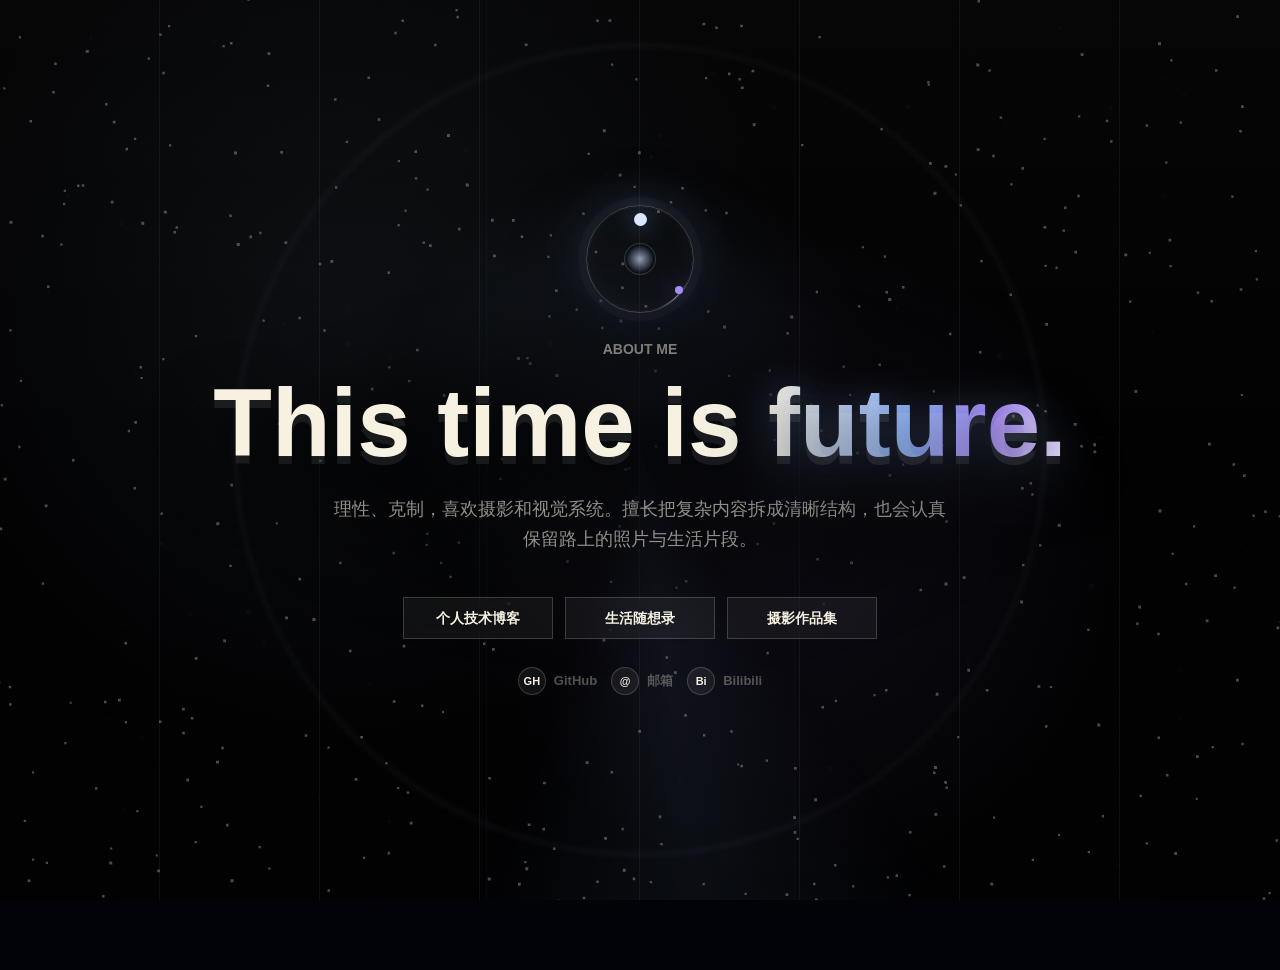
==== blog.html @ eea9fc79 "Initial personal site" ====
<!doctype html>
<html lang="zh-CN">
  <head>
    <meta charset="utf-8" />
    <meta name="viewport" content="width=device-width, initial-scale=1" />
    <title>About Me</title>
    <link rel="stylesheet" href="./blog.css" />
  </head>
  <body>
    <canvas class="motion-field" id="motionField" aria-hidden="true"></canvas>
    <div class="three-field" id="threeField" aria-hidden="true"></div>
    <div class="space" aria-hidden="true">
      <video class="moon" autoplay muted loop playsinline preload="auto">
        <source src="./assets/moon-turntable-360p30.mp4" type="video/mp4" />
      </video>
    </div>
    <div class="grid-field" aria-hidden="true"></div>

    <main class="about-home" aria-labelledby="heroTitle">
      <section class="about-card">
        <div class="halo-motion" aria-hidden="true"></div>
        <div class="orbital-mark" aria-hidden="true">
          <span></span>
          <i></i>
        </div>
        <p class="eyebrow">About Me</p>
        <h1 id="heroTitle">This time is <span>future.</span></h1>
        <p class="profile-note">
          &#29702;&#24615;&#12289;&#20811;&#21046;&#65292;&#21916;&#27426;&#25668;&#24433;&#21644;&#35270;&#35273;&#31995;&#32479;&#12290;&#25797;&#38271;&#25226;&#22797;&#26434;&#20869;&#23481;&#25286;&#25104;&#28165;&#26224;&#32467;&#26500;&#65292;&#20063;&#20250;&#35748;&#30495;&#20445;&#30041;&#36335;&#19978;&#30340;&#29031;&#29255;&#19982;&#29983;&#27963;&#29255;&#27573;&#12290;
        </p>

        <nav class="quick-links" aria-label="&#20869;&#23481;&#20837;&#21475;">
          <a href="./tech-blog.html">&#20010;&#20154;&#25216;&#26415;&#21338;&#23458;</a>
          <a href="./life-notes.html">&#29983;&#27963;&#38543;&#24819;&#24405;</a>
          <a href="./index.html">&#25668;&#24433;&#20316;&#21697;&#38598;</a>
        </nav>

        <footer class="social-badges" aria-label="&#31038;&#20132;&#24509;&#26631;">
          <a href="https://github.com/" aria-label="GitHub">
            <span>GH</span>
            GitHub
          </a>
          <a href="mailto:hello@example.com" aria-label="&#37038;&#31665;">
            <span>@</span>
            &#37038;&#31665;
          </a>
          <a href="https://www.bilibili.com/" aria-label="Bilibili">
            <span>Bi</span>
            Bilibili
          </a>
        </footer>
      </section>
    </main>

    <script src="./blog.js"></script>
  </body>
</html>
---- blog.css ----
:root {
  color-scheme: dark;
  --bg: #020309;
  --space: #070b18;
  --text: #f7f1e2;
  --muted: rgba(247, 241, 226, 0.58);
  --quiet: rgba(247, 241, 226, 0.32);
  --line: rgba(143, 183, 217, 0.08);
  --accent: #8fb7ff;
  --accent-bright: #d9e8ff;
  --nebula: #a78bfa;
  --blue: #8fb7d9;
  --panel: rgba(6, 8, 16, 0.62);
  font-family: Inter, "Segoe UI", "Helvetica Neue", Arial, sans-serif;
  background: var(--bg);
}

* {
  box-sizing: border-box;
}

html,
body {
  min-height: 100%;
  margin: 0;
  width: 100%;
  max-width: 100%;
  overflow-x: hidden;
}

body {
  position: relative;
  min-width: 320px;
  overflow-x: hidden;
  background: var(--bg);
  color: var(--text);
}

body::before {
  content: "";
  position: fixed;
  inset: 0;
  z-index: 0;
  pointer-events: none;
  background:
    radial-gradient(circle at 50% 45%, rgba(143, 183, 255, 0.1), transparent 30%),
    radial-gradient(circle at 62% 62%, rgba(167, 139, 250, 0.07), transparent 34%),
    radial-gradient(circle at 28% 34%, rgba(143, 183, 217, 0.065), transparent 40%),
    linear-gradient(180deg, rgba(255, 255, 255, 0.014), rgba(255, 255, 255, 0) 52%),
    #020203;
}

.motion-field {
  position: fixed;
  inset: 0;
  z-index: 1;
  width: 100%;
  height: 100%;
  opacity: 0.36;
  overflow: hidden;
}

.tech-blog-page .motion-field {
  opacity: 0.74;
}

.three-field {
  position: fixed;
  inset: 0;
  z-index: 2;
  width: 100%;
  height: 100%;
  overflow: hidden;
  pointer-events: none;
  opacity: 0.68;
  contain: strict;
}

.three-field canvas {
  display: block;
  width: 100%;
  height: 100%;
}

.space {
  --moon-size: clamp(170px, 19vw, 280px);
  container-type: size;
  position: fixed;
  z-index: 3;
  inset: 0;
  pointer-events: none;
  overflow: hidden;
  contain: layout paint;
}

.moon {
  position: absolute;
  top: clamp(34px, 7vh, 72px);
  left: clamp(40px, 6vw, 92px);
  width: var(--moon-size);
  height: var(--moon-size);
  aspect-ratio: 1;
  display: block;
  object-fit: cover;
  clip-path: circle(42% at 50% 50%);
  opacity: 0.76;
  mix-blend-mode: screen;
  filter: brightness(0.82) contrast(1.08) drop-shadow(0 22px 54px rgba(0, 0, 0, 0.62));
  transform: translateZ(0);
  will-change: transform;
}

.simple-space .moon {
  top: clamp(42px, 9vh, 92px);
  right: clamp(34px, 7vw, 120px);
  left: auto;
  width: clamp(132px, 14vw, 220px);
  height: clamp(132px, 14vw, 220px);
  opacity: 0.66;
  filter: brightness(0.8) contrast(1.08) drop-shadow(0 18px 48px rgba(0, 0, 0, 0.58));
}

.simple-space .mars {
  opacity: 0.72;
  mix-blend-mode: screen;
  filter: brightness(0.9) saturate(1.12) contrast(1.08) drop-shadow(0 18px 52px rgba(146, 61, 35, 0.24)) drop-shadow(0 28px 58px rgba(0, 0, 0, 0.58));
}

.grid-field {
  position: fixed;
  inset: 0;
  z-index: 3;
  overflow: hidden;
  pointer-events: none;
  background:
    repeating-linear-gradient(90deg, transparent 0, transparent calc(12.5vw - 1px), var(--line) calc(12.5vw - 1px), var(--line) 12.5vw),
    repeating-linear-gradient(0deg, rgba(255, 255, 255, 0.008) 0, rgba(255, 255, 255, 0.008) 1px, transparent 1px, transparent 42px);
  mask-image: linear-gradient(90deg, transparent 0%, #000 13%, #000 87%, transparent 100%);
}

.grid-field::after {
  content: "";
  position: absolute;
  inset: 0;
  background:
    linear-gradient(90deg, transparent 38%, rgba(143, 183, 255, 0.14) 38%, rgba(143, 183, 255, 0.14) calc(38% + 1px), transparent calc(38% + 1px)),
    linear-gradient(90deg, transparent 62%, rgba(167, 139, 250, 0.1) 62%, rgba(167, 139, 250, 0.1) calc(62% + 1px), transparent calc(62% + 1px));
  opacity: 0.34;
}

a {
  color: inherit;
}

.about-home,
.simple-page {
  position: relative;
  z-index: 4;
  width: 100%;
  max-width: 100%;
  overflow-x: clip;
  min-height: 100vh;
  display: grid;
  place-items: center;
  padding: 56px 24px;
}

.about-card {
  position: relative;
  isolation: isolate;
  width: min(100%, 860px);
  max-width: 100%;
  text-align: center;
}

.about-card::before {
  content: "";
  position: absolute;
  inset: 50% auto auto 50%;
  z-index: -1;
  width: min(92vw, 1040px);
  height: min(92vw, 1040px);
  border-radius: 50%;
  background:
    radial-gradient(circle, transparent 54%, rgba(217, 232, 255, 0.07) 55%, transparent 56%),
    radial-gradient(circle, transparent 70%, rgba(167, 139, 250, 0.055) 71%, transparent 72%);
  opacity: 0.44;
  transform: translate(-50%, -50%);
  filter: blur(0.2px);
}

.about-card .halo-motion {
  position: absolute;
  inset: 50% auto auto 50%;
  z-index: -1;
  width: min(92vw, 1040px);
  height: min(92vw, 1040px);
  border-radius: 50%;
  pointer-events: none;
  opacity: 0.36;
  transform: translate(-50%, -50%) translateZ(0);
  overflow: hidden;
  contain: paint;
}

.about-card .halo-motion::before {
  content: "";
  position: absolute;
  inset: 0;
  border-radius: inherit;
  background: conic-gradient(from 0deg, transparent 0 40%, rgba(143, 183, 255, 0.2), transparent 56% 100%);
  animation: halo-arc-spin 18s linear infinite;
  backface-visibility: hidden;
  will-change: transform;
}

.about-card::after {
  content: "";
  position: absolute;
  inset: 18% 4% 10%;
  z-index: -1;
  pointer-events: none;
  background: radial-gradient(ellipse at center, rgba(0, 0, 0, 0.72), rgba(0, 0, 0, 0.42) 44%, transparent 72%);
  filter: blur(18px);
}

.orbital-mark {
  position: relative;
  width: 108px;
  height: 108px;
  margin: 0 auto 28px;
  border: 1px solid rgba(255, 255, 255, 0.22);
  border-radius: 50%;
  box-shadow:
    inset 0 0 28px rgba(255, 255, 255, 0.04),
    0 0 0 8px rgba(255, 255, 255, 0.025),
    0 24px 72px rgba(0, 0, 0, 0.62),
    0 0 54px rgba(143, 183, 255, 0.22);
}

.orbital-mark::before,
.orbital-mark::after {
  content: "";
  position: absolute;
  border-radius: 50%;
}

.orbital-mark::before {
  inset: 0;
  border: 1px solid transparent;
  background:
    conic-gradient(from 0deg, transparent 0 32%, rgba(217, 232, 255, 0.58) 38%, transparent 45% 100%) border-box,
    linear-gradient(rgba(255, 255, 255, 0.16), rgba(255, 255, 255, 0.16)) padding-box;
  mask: linear-gradient(#000 0 0) padding-box, linear-gradient(#000 0 0);
  mask-composite: exclude;
  animation: orbit-shell 8s linear infinite;
}

.orbital-mark::after {
  inset: 37px;
  border: 1px solid rgba(255, 255, 255, 0.16);
  background: radial-gradient(circle, rgba(217, 232, 255, 0.66), rgba(143, 183, 255, 0.15) 54%, transparent 65%);
}

.orbital-mark span,
.orbital-mark i {
  position: absolute;
  display: block;
  width: 13px;
  height: 13px;
  border-radius: 50%;
  background: var(--accent-bright);
  box-shadow: 0 0 24px rgba(143, 183, 255, 0.7);
}

.orbital-mark span {
  top: 7px;
  left: 47px;
  transform-origin: 7px 47px;
  animation: orbit-dot 2.9s linear infinite;
}

.orbital-mark i {
  right: 10px;
  bottom: 18px;
  width: 8px;
  height: 8px;
  background: var(--nebula);
  box-shadow: 0 0 22px rgba(167, 139, 250, 0.54);
  transform-origin: -32px -26px;
  animation: orbit-dot 4.4s linear infinite reverse;
}

.eyebrow {
  margin: 0 0 22px;
  color: var(--muted);
  font-size: 14px;
  font-weight: 850;
  letter-spacing: 0;
  text-transform: uppercase;
}

h1 {
  max-width: 860px;
  margin: 0 auto;
  font-size: clamp(58px, 7.5vw, 112px);
  font-weight: 900;
  line-height: 0.92;
  letter-spacing: 0;
  text-wrap: balance;
  text-shadow: 0 8px 0 rgba(255, 255, 255, 0.08), 0 26px 64px rgba(0, 0, 0, 0.78);
}

h1 span {
  display: inline-block;
  color: transparent;
  background: linear-gradient(98deg, #f7f1e2, var(--accent) 46%, var(--nebula) 74%, #ffffff 108%);
  background-clip: text;
  -webkit-background-clip: text;
  filter: drop-shadow(0 0 18px rgba(143, 183, 255, 0.28));
}

.profile-note {
  max-width: 620px;
  margin: 28px auto 0;
  color: var(--muted);
  font-size: clamp(15px, 1.5vw, 18px);
  font-weight: 540;
  line-height: 1.65;
  letter-spacing: 0;
}

.quick-links {
  display: flex;
  flex-wrap: wrap;
  justify-content: center;
  gap: 12px;
  margin-top: 42px;
}

.quick-links a {
  min-width: 150px;
  padding: 13px 18px;
  color: var(--text);
  font-size: 14px;
  font-weight: 850;
  line-height: 1;
  text-decoration: none;
  border: 1px solid rgba(255, 255, 255, 0.18);
  background: rgba(255, 255, 255, 0.055);
  backdrop-filter: blur(14px);
  transition: transform 220ms ease, border-color 220ms ease, background-color 220ms ease;
}

.quick-links a:hover {
  transform: translateY(-3px);
  border-color: rgba(143, 183, 255, 0.62);
  background: rgba(143, 183, 255, 0.12);
}

.social-badges {
  display: flex;
  flex-wrap: wrap;
  justify-content: center;
  gap: 14px;
  margin-top: 28px;
}

.social-badges a {
  display: inline-flex;
  align-items: center;
  gap: 8px;
  color: var(--quiet);
  font-size: 13px;
  font-weight: 760;
  text-decoration: none;
  transition: color 180ms ease;
}

.social-badges a:hover {
  color: var(--text);
}

.social-badges span {
  display: inline-grid;
  place-items: center;
  width: 28px;
  height: 28px;
  color: var(--text);
  font-size: 11px;
  font-weight: 900;
  border: 1px solid rgba(255, 255, 255, 0.18);
  border-radius: 50%;
  background: rgba(255, 255, 255, 0.06);
}

@keyframes orbit-shell {
  from {
    transform: rotate(0deg);
  }
  to {
    transform: rotate(360deg);
  }
}

@keyframes orbit-dot {
  from {
    transform: rotate(0deg) translateZ(0);
  }
  to {
    transform: rotate(360deg) translateZ(0);
  }
}

@keyframes halo-spin {
  from {
    transform: translate(-50%, -50%) rotate(0deg);
  }
  to {
    transform: translate(-50%, -50%) rotate(360deg);
  }
}

@keyframes halo-arc-spin {
  from {
    transform: rotate(0deg) translateZ(0);
  }
  to {
    transform: rotate(360deg) translateZ(0);
  }
}

.simple-panel {
  position: relative;
  z-index: 1;
  width: min(100%, 760px);
  padding: 42px;
  text-align: left;
  border: 1px solid rgba(255, 255, 255, 0.14);
  background: var(--panel);
  backdrop-filter: blur(18px);
}

.simple-panel h1 {
  margin: 0;
  font-size: clamp(42px, 5vw, 72px);
  text-align: left;
}

.simple-panel p {
  max-width: 560px;
  margin: 24px 0 0;
  color: var(--muted);
  font-size: 17px;
  line-height: 1.6;
}

.back-link {
  display: inline-flex;
  margin-top: 34px;
  padding-bottom: 6px;
  font-size: 14px;
  font-weight: 850;
  text-decoration: none;
  border-bottom: 2px solid var(--accent);
}

.markdown-panel {
  width: min(100%, 880px);
}

.markdown-meta {
  margin-top: 12px !important;
  color: var(--quiet) !important;
  font-size: 13px !important;
  font-weight: 760;
  letter-spacing: 0;
  text-transform: uppercase;
}

.post-scroll {
  position: relative;
  display: grid;
  gap: 0;
  min-height: 160px;
  margin: 34px 0 8px;
  padding: 8px 0 8px 34px;
}

.post-scroll::before {
  content: "";
  position: absolute;
  top: 0;
  bottom: 0;
  left: 11px;
  width: 2px;
  border-radius: 999px;
  background: linear-gradient(180deg, transparent, rgba(217, 232, 255, 0.2) 10%, rgba(143, 183, 255, 0.5) 48%, rgba(217, 232, 255, 0.14) 88%, transparent);
  box-shadow: 0 0 20px rgba(143, 183, 255, 0.22);
}

.post-node {
  position: relative;
  display: grid;
  gap: 7px;
  min-height: 88px;
  padding: 0 0 24px 0;
  color: rgba(247, 241, 226, 0.72);
  text-decoration: none;
}

.post-node::before {
  content: "";
  position: absolute;
  top: 5px;
  left: -29px;
  width: 13px;
  height: 13px;
  border-radius: 50%;
  background: rgba(232, 242, 255, 0.78);
  box-shadow:
    0 0 0 4px rgba(143, 183, 255, 0.08),
    0 0 22px rgba(143, 183, 255, 0.42);
}

.post-node-line {
  display: block;
  width: min(240px, 42vw);
  height: 1px;
  margin-top: 11px;
  background: linear-gradient(90deg, rgba(217, 232, 255, 0.56), rgba(143, 183, 255, 0.18), transparent);
}

.post-node-title {
  max-width: 520px;
  color: rgba(247, 241, 226, 0.9);
  font-size: clamp(20px, 2.4vw, 30px);
  font-weight: 880;
  line-height: 1.08;
  letter-spacing: 0;
}

.post-node-date {
  color: rgba(217, 232, 255, 0.48);
  font-size: 12px;
  font-weight: 760;
  letter-spacing: 0;
  text-transform: uppercase;
}

.post-node:hover .post-node-title,
.post-node.is-active .post-node-title {
  color: var(--text);
}

.post-node:hover::before,
.post-node.is-active::before {
  background: #ffffff;
  box-shadow:
    0 0 0 5px rgba(143, 183, 255, 0.12),
    0 0 28px rgba(143, 183, 255, 0.7);
}

.post-node.is-active .post-node-line {
  background: linear-gradient(90deg, #ffffff, rgba(143, 183, 255, 0.5), transparent);
}

.markdown-toc {
  display: flex;
  flex-wrap: wrap;
  gap: 8px;
  margin-top: 22px;
}

.markdown-toc[hidden] {
  display: none;
}

.markdown-toc a {
  padding: 8px 10px;
  color: rgba(247, 241, 226, 0.72);
  font-size: 12px;
  font-weight: 760;
  line-height: 1;
  text-decoration: none;
  border: 1px solid rgba(255, 255, 255, 0.12);
  background: rgba(255, 255, 255, 0.045);
}

.markdown-toc a:hover {
  color: var(--text);
  border-color: rgba(143, 183, 255, 0.44);
}

.markdown-body {
  scroll-margin-top: 28px;
  margin-top: 34px;
  color: rgba(247, 241, 226, 0.76);
  font-size: 16px;
  line-height: 1.78;
}

.markdown-body > *:first-child {
  margin-top: 0;
}

.markdown-body h1,
.markdown-body h2,
.markdown-body h3,
.markdown-body h4,
.markdown-body h5,
.markdown-body h6 {
  margin: 36px 0 14px;
  color: var(--text);
  font-weight: 880;
  line-height: 1.08;
  letter-spacing: 0;
  text-align: left;
  text-transform: none;
  text-shadow: none;
}

.markdown-body h1 {
  font-size: clamp(34px, 4vw, 56px);
}

.markdown-body h2 {
  font-size: clamp(26px, 3vw, 38px);
}

.markdown-body h3 {
  font-size: clamp(21px, 2vw, 28px);
}

.markdown-body p,
.markdown-body ul,
.markdown-body ol,
.markdown-body blockquote,
.markdown-body table,
.markdown-body pre {
  margin: 18px 0 0;
}

.markdown-body ul,
.markdown-body ol {
  padding-left: 22px;
}

.markdown-body li + li {
  margin-top: 8px;
}

.markdown-body a {
  color: var(--accent-bright);
  text-underline-offset: 4px;
}

.markdown-body code {
  padding: 0.16em 0.38em;
  color: #d9e8ff;
  font-size: 0.92em;
  border: 1px solid rgba(143, 183, 255, 0.18);
  background: rgba(143, 183, 255, 0.08);
}

.markdown-body pre {
  overflow-x: auto;
  padding: 18px;
  border: 1px solid rgba(255, 255, 255, 0.12);
  background: rgba(0, 0, 0, 0.34);
}

.markdown-body pre code {
  display: block;
  padding: 0;
  color: rgba(247, 241, 226, 0.82);
  border: 0;
  background: transparent;
}

.markdown-body blockquote {
  padding: 2px 0 2px 18px;
  color: rgba(247, 241, 226, 0.64);
  border-left: 2px solid rgba(143, 183, 255, 0.48);
}

.markdown-body table {
  width: 100%;
  border-collapse: collapse;
  font-size: 14px;
}

.markdown-body th,
.markdown-body td {
  padding: 11px 12px;
  border-bottom: 1px solid rgba(255, 255, 255, 0.1);
  text-align: left;
}

.markdown-body th {
  color: var(--text);
  font-size: 12px;
  font-weight: 850;
  text-transform: uppercase;
}

.markdown-body img {
  display: block;
  max-width: 100%;
  height: auto;
  margin: 24px 0 0;
  border: 1px solid rgba(255, 255, 255, 0.12);
}

.tech-blog-page .simple-page::before,
.tech-blog-page .simple-page::after {
  content: "";
  position: fixed;
  z-index: 0;
  pointer-events: none;
  border-radius: 50%;
}

.tech-blog-page .simple-page::before {
  width: clamp(92px, 11vw, 160px);
  height: clamp(92px, 11vw, 160px);
  right: clamp(26px, 9vw, 160px);
  top: clamp(92px, 18vh, 210px);
  background:
    radial-gradient(circle at 34% 28%, rgba(255, 255, 255, 0.8), transparent 0 8%),
    radial-gradient(circle at 48% 42%, rgba(143, 183, 255, 0.32), transparent 0 18%),
    radial-gradient(circle at 58% 62%, rgba(167, 139, 250, 0.16), transparent 0 34%),
    radial-gradient(circle, rgba(217, 232, 255, 0.18), transparent 58%);
  opacity: 0.48;
  filter: blur(0.2px) drop-shadow(0 0 38px rgba(143, 183, 255, 0.16));
}

.tech-blog-page .simple-page::after {
  width: clamp(150px, 18vw, 260px);
  height: clamp(150px, 18vw, 260px);
  left: clamp(18px, 7vw, 130px);
  bottom: clamp(28px, 10vh, 120px);
  border: 1px solid rgba(143, 183, 255, 0.13);
  background:
    radial-gradient(circle at 50% 50%, rgba(247, 241, 226, 0.22) 0 1.5px, transparent 2px),
    radial-gradient(circle at 22% 34%, rgba(143, 183, 255, 0.24) 0 2px, transparent 2.5px),
    radial-gradient(circle at 76% 62%, rgba(167, 139, 250, 0.2) 0 2px, transparent 2.5px);
  opacity: 0.62;
  box-shadow:
    inset 0 0 42px rgba(143, 183, 255, 0.045),
    0 0 52px rgba(0, 0, 0, 0.48);
  mask-image: radial-gradient(circle, transparent 50%, #000 51%, #000 52%, transparent 53%);
}

@media (max-width: 760px) {
  .space {
    --moon-size: clamp(126px, 40vw, 168px);
  }

  .moon {
    top: 42px;
    left: 28px;
    opacity: 0.68;
  }

  .grid-field {
    background:
      repeating-linear-gradient(90deg, transparent 0, transparent calc(25vw - 1px), var(--line) calc(25vw - 1px), var(--line) 25vw),
      repeating-linear-gradient(0deg, rgba(255, 255, 255, 0.008) 0, rgba(255, 255, 255, 0.008) 1px, transparent 1px, transparent 42px);
  }

  .about-home,
  .simple-page {
    place-items: start center;
    padding-top: 228px;
  }

  .about-card {
    text-align: left;
  }

  .orbital-mark {
    display: none;
  }

  h1 {
    font-size: clamp(46px, 14vw, 64px);
    max-width: 100%;
    overflow-wrap: break-word;
  }

  .profile-note {
    margin-left: 0;
    width: 100%;
    overflow-wrap: anywhere;
    word-break: break-word;
  }

  .quick-links {
    justify-content: flex-start;
    width: 100%;
  }

  .quick-links a {
    width: 100%;
    min-width: 0;
    max-width: 100%;
  }

  .social-badges {
    justify-content: flex-start;
  }

  .simple-panel {
    padding: 30px 24px;
  }

  .post-scroll {
    margin-top: 26px;
    padding-left: 28px;
  }

  .post-scroll::before {
    left: 8px;
  }

  .post-node {
    min-height: 82px;
  }

  .post-node::before {
    left: -25px;
  }

  .post-node-line {
    width: min(190px, 58vw);
  }

  .tech-blog-page .simple-page::before {
    right: 18px;
    top: 92px;
    opacity: 0.34;
  }

  .tech-blog-page .simple-page::after {
    display: none;
  }

  .simple-space {
    display: none;
  }
}

@media (orientation: portrait) {
  .simple-space {
    display: none;
  }
}

@media (prefers-reduced-motion: reduce) {
  *,
  *::before,
  *::after {
    animation-duration: 1ms !important;
    transition-duration: 1ms !important;
  }

  .motion-field {
    display: none;
  }
}
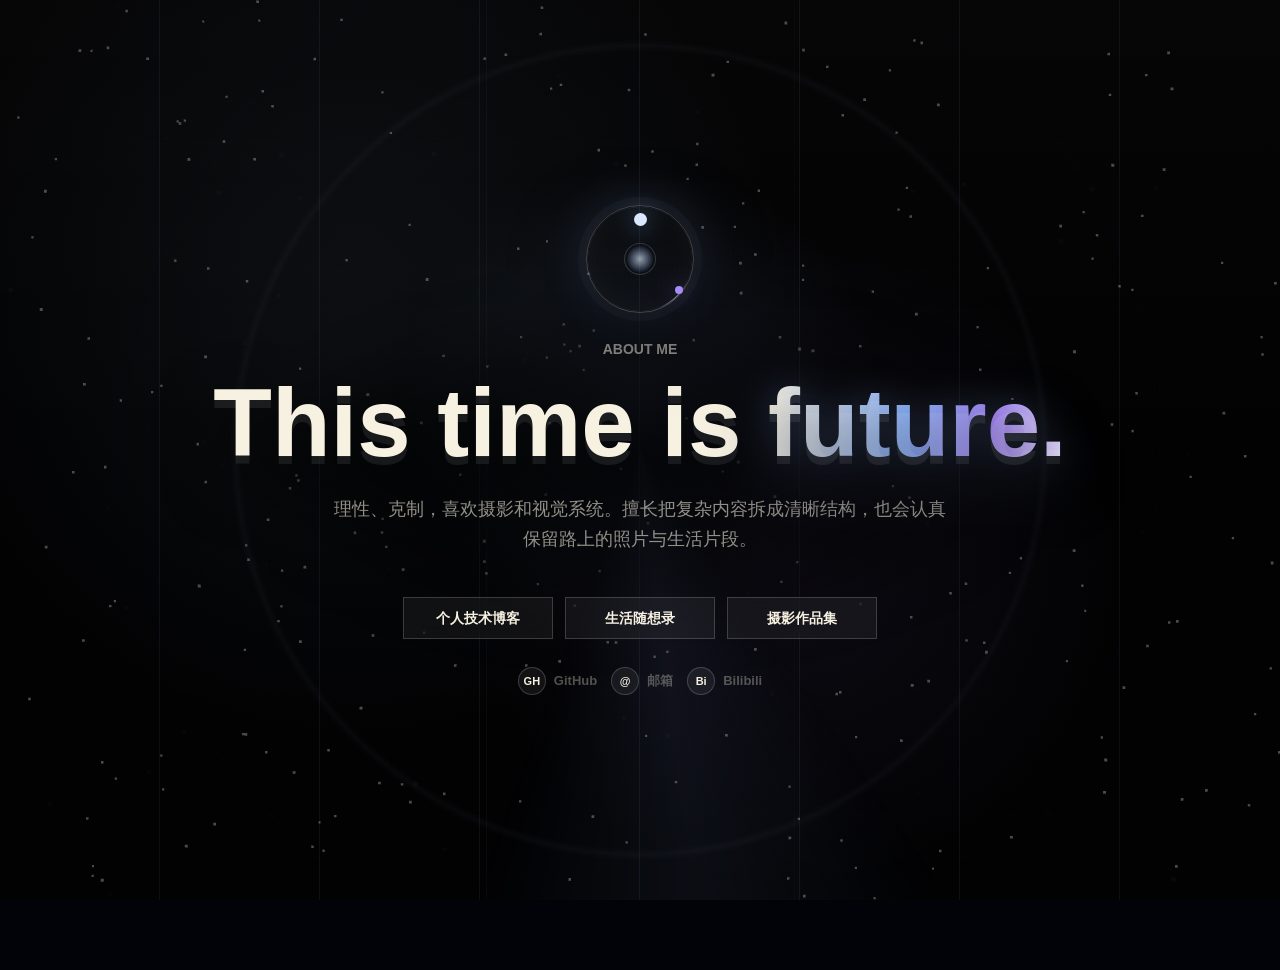
==== commit 7e12f35c: "Prepare portfolio site for GitHub deployment" ====
--- a/blog.html
+++ b/blog.html
@@ -9,14 +9,16 @@
   <body>
     <canvas class="motion-field" id="motionField" aria-hidden="true"></canvas>
     <div class="three-field" id="threeField" aria-hidden="true"></div>
-    <div class="space" aria-hidden="true">
-      <video class="moon" autoplay muted loop playsinline preload="auto">
-        <source src="./assets/moon-turntable-360p30.mp4" type="video/mp4" />
-      </video>
+    <div class="space home-space">
+      <a class="celestial-link home-moon-link" href="./blog.html#about-me" aria-label="Back to About Me">
+        <video class="moon" autoplay muted loop playsinline preload="auto">
+          <source src="./assets/moon-turntable-360p30.mp4" type="video/mp4" />
+        </video>
+      </a>
     </div>
     <div class="grid-field" aria-hidden="true"></div>
 
-    <main class="about-home" aria-labelledby="heroTitle">
+    <main class="about-home" id="about-me" aria-labelledby="heroTitle">
       <section class="about-card">
         <div class="halo-motion" aria-hidden="true"></div>
         <div class="orbital-mark" aria-hidden="true">
--- a/blog.css
+++ b/blog.css
@@ -110,12 +110,54 @@
   will-change: transform;
 }
 
+.celestial-link {
+  position: absolute;
+  z-index: 2;
+  display: block;
+  pointer-events: auto;
+  cursor: pointer;
+  text-decoration: none;
+}
+
+.celestial-link .moon {
+  position: static;
+  width: 100%;
+  height: 100%;
+}
+
+.home-moon-link {
+  top: clamp(34px, 7vh, 72px);
+  left: clamp(40px, 6vw, 92px);
+  width: var(--moon-size);
+  height: var(--moon-size);
+}
+
+.simple-space .celestial-link {
+  top: clamp(34px, 7vh, 72px);
+  left: clamp(40px, 6vw, 92px);
+  right: auto;
+  width: clamp(170px, 19vw, 280px);
+  height: clamp(170px, 19vw, 280px);
+  /* clip on the container so transform:scale on child video
+     only zooms content, not the visible circle size */
+  clip-path: circle(42% at 50% 50%);
+  overflow: hidden;
+}
+
+/* video inside inherits container clip — remove its own */
+.simple-space .celestial-link .moon {
+  clip-path: none;
+}
+
+.simple-space {
+  z-index: 6;
+}
+
+.home-space {
+  z-index: 6;
+}
+
 .simple-space .moon {
-  top: clamp(42px, 9vh, 92px);
-  right: clamp(34px, 7vw, 120px);
-  left: auto;
-  width: clamp(132px, 14vw, 220px);
-  height: clamp(132px, 14vw, 220px);
   opacity: 0.66;
   filter: brightness(0.8) contrast(1.08) drop-shadow(0 18px 48px rgba(0, 0, 0, 0.58));
 }
@@ -123,7 +165,30 @@
 .simple-space .mars {
   opacity: 0.72;
   mix-blend-mode: screen;
+  transform: scale(1.72);
   filter: brightness(0.9) saturate(1.12) contrast(1.08) drop-shadow(0 18px 52px rgba(146, 61, 35, 0.24)) drop-shadow(0 28px 58px rgba(0, 0, 0, 0.58));
+}
+
+.simple-space .saturn {
+  object-fit: contain;
+  object-position: center;
+  clip-path: none;
+  opacity: 0.74;
+  mix-blend-mode: screen;
+  filter: brightness(0.9) saturate(1.08) contrast(1.12) drop-shadow(0 20px 54px rgba(188, 148, 98, 0.18)) drop-shadow(0 28px 60px rgba(0, 0, 0, 0.62));
+}
+
+.simple-space .jupiter {
+  object-fit: cover;
+  object-position: center;
+  clip-path: circle(43% at 50% 50%);
+  opacity: 0.78;
+  mix-blend-mode: screen;
+  filter: brightness(0.82) saturate(1.08) contrast(1.12) drop-shadow(0 18px 52px rgba(184, 126, 80, 0.22)) drop-shadow(0 28px 60px rgba(0, 0, 0, 0.62));
+}
+
+.simple-space .celestial-link:hover .moon {
+  opacity: 0.88;
 }
 
 .grid-field {
@@ -164,6 +229,7 @@
   place-items: center;
   padding: 56px 24px;
 }
+
 
 .about-card {
   position: relative;
@@ -438,7 +504,7 @@
   text-align: left;
   border: 1px solid rgba(255, 255, 255, 0.14);
   background: var(--panel);
-  backdrop-filter: blur(18px);
+  backdrop-filter: blur(12px);
 }
 
 .simple-panel h1 {
@@ -463,6 +529,85 @@
   font-weight: 850;
   text-decoration: none;
   border-bottom: 2px solid var(--accent);
+}
+
+.article-links {
+  display: flex;
+  flex-wrap: wrap;
+  gap: 18px;
+}
+
+.article-links .back-link {
+  margin-top: 34px;
+}
+
+.post-empty {
+  margin: 0;
+  color: var(--muted);
+  font-size: 15px;
+  line-height: 1.6;
+}
+
+.tag-filter {
+  display: grid;
+  gap: 14px;
+  margin-top: 28px;
+}
+
+.tag-search {
+  display: flex;
+  align-items: center;
+  gap: 10px;
+  width: min(100%, 360px);
+  padding-bottom: 8px;
+  border-bottom: 1px solid rgba(255, 255, 255, 0.14);
+}
+
+.tag-search span {
+  color: rgba(217, 232, 255, 0.54);
+  font-size: 12px;
+  font-weight: 850;
+  letter-spacing: 0;
+  text-transform: uppercase;
+}
+
+.tag-search input {
+  min-width: 0;
+  flex: 1;
+  color: var(--text);
+  font: inherit;
+  font-size: 14px;
+  border: 0;
+  outline: 0;
+  background: transparent;
+}
+
+.tag-search input::placeholder {
+  color: rgba(247, 241, 226, 0.32);
+}
+
+.tag-list {
+  display: flex;
+  flex-wrap: wrap;
+  gap: 8px;
+}
+
+.tag-chip {
+  padding: 8px 10px;
+  color: rgba(247, 241, 226, 0.64);
+  font-size: 12px;
+  font-weight: 780;
+  line-height: 1;
+  border: 1px solid rgba(255, 255, 255, 0.12);
+  background: rgba(255, 255, 255, 0.045);
+  cursor: pointer;
+}
+
+.tag-chip:hover,
+.tag-chip.is-active {
+  color: var(--text);
+  border-color: rgba(143, 183, 255, 0.5);
+  background: rgba(143, 183, 255, 0.1);
 }
 
 .markdown-panel {
@@ -592,6 +737,103 @@
   border-color: rgba(143, 183, 255, 0.44);
 }
 
+@media (min-width: 1180px) and (orientation: landscape) {
+  .article-page {
+    grid-template-columns: minmax(0, 880px);
+    column-gap: 0;
+    place-items: start center;
+    justify-content: center;
+    align-items: start;
+  }
+
+  .article-page .article-panel {
+    grid-column: 1;
+    justify-self: stretch;
+  }
+
+  .section-axis {
+    position: fixed;
+    z-index: 7;
+    top: 50%;
+    transform: translateY(-50%);
+    right: clamp(34px, 4vw, 76px);
+    display: grid;
+    gap: 0;
+    width: min(220px, 16vw);
+    max-height: min(46vh, 420px);
+    margin: 0;
+    padding: 8px 0 8px 26px;
+    overflow: auto;
+    scrollbar-width: thin;
+  }
+
+  .section-axis::before {
+    content: "";
+    position: absolute;
+    top: 0;
+    bottom: 0;
+    left: 8px;
+    width: 1px;
+    border-radius: 999px;
+    background: linear-gradient(180deg, transparent, rgba(217, 232, 255, 0.18) 10%, rgba(143, 183, 255, 0.46) 52%, rgba(217, 232, 255, 0.12) 90%, transparent);
+    box-shadow: 0 0 18px rgba(143, 183, 255, 0.2);
+  }
+
+  .section-axis a {
+    position: relative;
+    padding: 0 0 20px;
+    color: rgba(247, 241, 226, 0.54);
+    font-size: 12px;
+    font-weight: 760;
+    line-height: 1.25;
+    border: 0;
+    background: transparent;
+  }
+
+  .section-axis a::before {
+    content: "";
+    position: absolute;
+    top: 3px;
+    left: -22px;
+    width: 9px;
+    height: 9px;
+    border-radius: 50%;
+    background: rgba(232, 242, 255, 0.58);
+    box-shadow: 0 0 16px rgba(143, 183, 255, 0.32);
+  }
+
+  .section-axis a::after {
+    content: "";
+    display: block;
+    width: 52px;
+    height: 1px;
+    margin-top: 7px;
+    background: linear-gradient(90deg, rgba(217, 232, 255, 0.36), rgba(143, 183, 255, 0.14), transparent);
+  }
+
+  .section-axis a[data-level="3"] {
+    padding-left: 12px;
+    color: rgba(247, 241, 226, 0.42);
+  }
+
+  .section-axis a:hover,
+  .section-axis a.is-active {
+    color: var(--text);
+  }
+
+  .section-axis a:hover::before,
+  .section-axis a.is-active::before {
+    background: #ffffff;
+    box-shadow: 0 0 22px rgba(143, 183, 255, 0.68);
+  }
+}
+
+@media (max-width: 1179px), (orientation: portrait) {
+  .section-axis {
+    display: none;
+  }
+}
+
 .markdown-body {
   scroll-margin-top: 28px;
   margin-top: 34px;
@@ -610,6 +852,7 @@
 .markdown-body h4,
 .markdown-body h5,
 .markdown-body h6 {
+  scroll-margin-top: clamp(70px, 11vh, 128px);
   margin: 36px 0 14px;
   color: var(--text);
   font-weight: 880;
